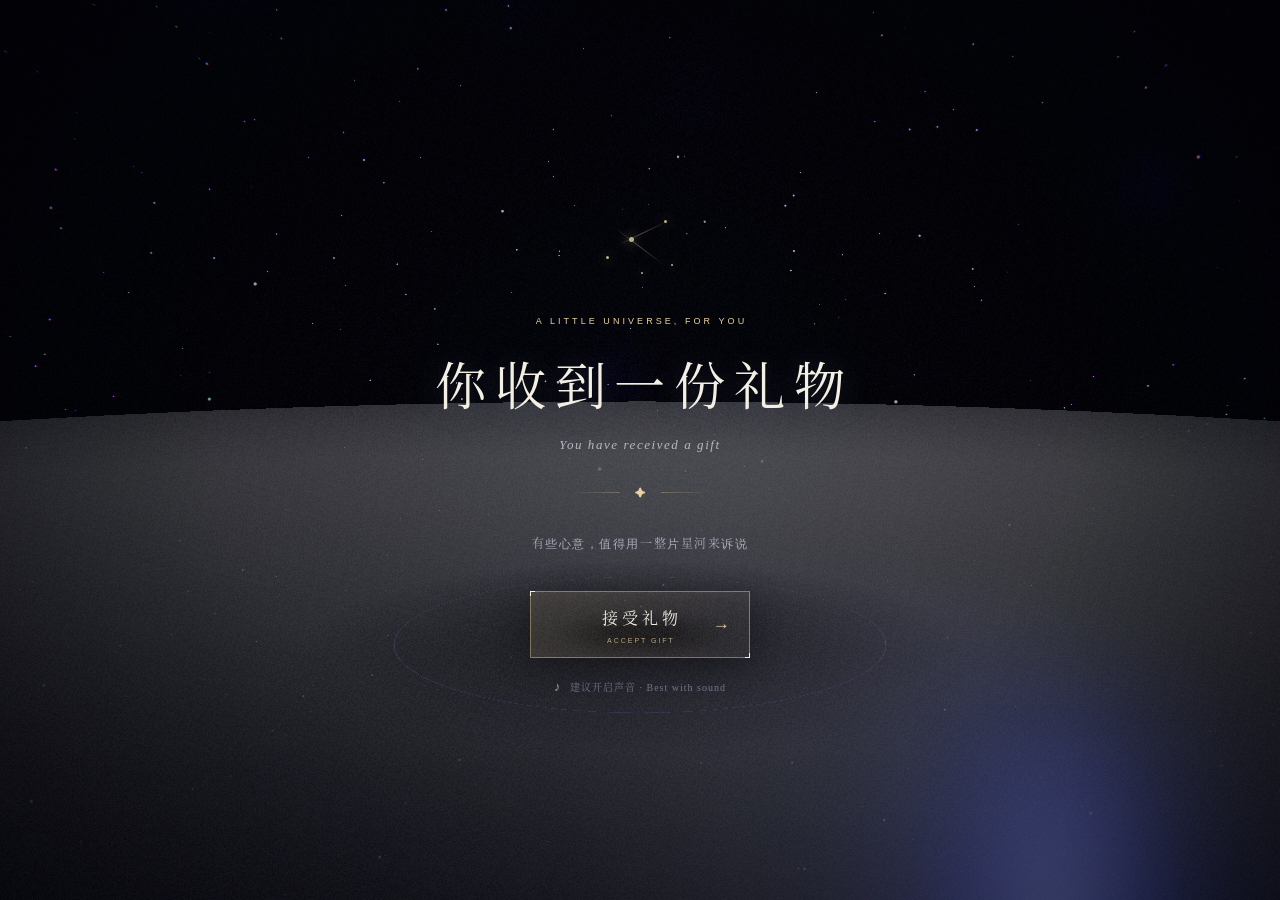
==== index.html @ 093becf5 "Create cinematic galaxy surprise gift demo" ====
<!doctype html>
<html lang="zh-CN">
<head>
  <meta charset="UTF-8" />
  <meta name="viewport" content="width=device-width, initial-scale=1, viewport-fit=cover, user-scalable=no" />
  <meta name="theme-color" content="#02030a" />
  <meta name="description" content="一份穿越星河而来的礼物。A little universe, just for you." />
  <title>予你星河 · A little universe, for you</title>
  <link rel="icon" href="data:image/svg+xml,%3Csvg xmlns='http://www.w3.org/2000/svg' viewBox='0 0 64 64'%3E%3Cpath fill='%23e5ca94' d='M32 2l6 24 24 6-24 6-6 24-6-24-24-6 24-6z'/%3E%3C/svg%3E" />
  <link rel="preload" href="./assets/serif-cjk.woff2" as="font" type="font/woff2" crossorigin />
  <link rel="stylesheet" href="./style.css" />
  <script type="importmap">{"imports":{"three":"./vendor/three/three.module.js","three/addons/":"./vendor/three/addons/"}}</script>
</head>
<body>
  <main id="experience" aria-label="星河惊喜礼物 Cinematic galaxy gift">
    <canvas id="stage" aria-label="互动三维礼物"></canvas>
    <div class="cinema-shade" aria-hidden="true"></div>
    <div id="flash" aria-hidden="true"></div>
    <section id="intro" class="screen intro">
      <div class="constellation-mark" aria-hidden="true"><i></i><i></i><i></i><i></i><i></i></div>
      <p class="eyebrow">A LITTLE UNIVERSE, FOR YOU</p>
      <h1>你收到一份礼物</h1>
      <p class="english-title">You have received a gift</p>
      <div class="hairline"><span></span><b>✦</b><span></span></div>
      <p class="intro-note">有些心意，值得用一整片星河来诉说</p>
      <button id="accept" class="primary"><span>接受礼物</span><small>ACCEPT GIFT</small><i aria-hidden="true">→</i></button>
      <p class="sound-note"><span class="sound-icon">♪</span> 建议开启声音 · Best with sound</p>
    </section>
    <section id="opening" class="screen opening hidden" aria-live="polite">
      <div class="scene-caption"><span>SOMETHING SPECIAL</span><p>为你而来</p></div>
      <div id="prompt" class="prompt hidden"><p>点击礼物</p><span>TAP THE BOX</span><i></i></div>
      <button id="gift-target" class="gift-target hidden" aria-label="点击打开礼物 Tap to open the gift"></button>
      <div id="timer" class="timer hidden" aria-label="礼物倒计时"><svg viewBox="0 0 44 44"><circle class="timer-track" cx="22" cy="22" r="19"/><circle id="timer-progress" cx="22" cy="22" r="19"/></svg><span id="timer-number">60</span></div>
    </section>
    <section id="chapter" class="chapter hidden" aria-hidden="true"><span>CHAPTER I</span><h2>星河降临</h2><p>THE GALAXY DESCENDS</p></section>
    <section id="finale" class="screen finale hidden">
      <div class="finale-star" aria-hidden="true">✦</div>
      <p class="eyebrow">A UNIVERSE OF GOOD WISHES</p>
      <p id="message" class="message"></p>
      <div class="hairline"><span></span><b>✦</b><span></span></div>
      <p id="from" class="from"></p>
      <button id="replay" class="secondary">↻&nbsp; 再感受一次 <span>REPLAY</span></button>
    </section>
    <section id="expired" class="screen expired hidden" aria-live="assertive">
      <div class="expired-star">✧</div><h2>星光暂时离开了</h2>
      <p>这份礼物已过期，请让送礼人重新发送。</p><small>This gift has faded. Ask the sender to send it again.</small>
      <button id="restart" class="secondary">重新查看 <span>REOPEN</span></button>
    </section>
    <button id="sound-toggle" class="sound-toggle hidden" aria-label="关闭声音 Mute sound" aria-pressed="false"><span>♪</span></button>
    <div id="toast" class="toast hidden" role="status"></div>
    <div id="loading" class="loading"><span></span><p>正在点亮星光</p></div>
    <div id="fallback" class="screen fallback hidden"><h1>你收到一份礼物</h1><p id="fallback-message"></p><p id="fallback-from"></p><button onclick="location.reload()" class="secondary">重试 RETRY</button></div>
  </main>
  <script type="module" src="./app.js"></script>
</body>
</html>
---- style.css ----
@font-face{font-family:StarSerif;src:url('./assets/serif-cjk.woff2') format('woff2');font-weight:400;font-display:swap}
:root{color-scheme:dark;--gold:#e9d1a1;--ivory:#f4efe4;--muted:#a4a6b7;--ink:#03040c;--safe-top:max(26px,env(safe-area-inset-top));--safe-bottom:max(26px,env(safe-area-inset-bottom))}
*{box-sizing:border-box}html,body{width:100%;height:100%;margin:0;overflow:hidden;background:var(--ink);color:var(--ivory);font-family:StarSerif,"Noto Serif CJK SC","Songti SC",Georgia,serif;-webkit-font-smoothing:antialiased}body{touch-action:manipulation;overscroll-behavior:none}button{font:inherit;color:inherit;-webkit-tap-highlight-color:transparent}button:focus-visible{outline:1px solid var(--gold);outline-offset:7px}.hidden{display:none!important}#experience{position:fixed;inset:0;width:100%;height:100%;height:100dvh;overflow:hidden;background:radial-gradient(ellipse at 50% 42%,#101024,#03040c 70%)}#stage{position:absolute;width:100%;height:100%;display:block;touch-action:none}.cinema-shade{position:absolute;inset:0;pointer-events:none;background:radial-gradient(ellipse at center,transparent 48%,rgba(0,0,8,.25) 77%,rgba(0,0,8,.65) 120%)}#flash{position:absolute;inset:0;background:#e5edff;opacity:0;pointer-events:none;mix-blend-mode:screen}.screen{position:absolute;inset:0;display:flex;align-items:center;flex-direction:column;text-align:center;padding:var(--safe-top) 24px var(--safe-bottom);pointer-events:none}.screen button{pointer-events:auto}.intro{justify-content:center;background:radial-gradient(ellipse at 50% 42%,rgba(19,21,48,.16),rgba(2,3,10,.4));animation:reveal 1.8s ease both}.eyebrow{font-family:Arial,sans-serif;letter-spacing:.34em;font-size:9px;font-weight:400;color:var(--gold);margin:30px 0 20px;padding-left:.34em}.intro h1{font-size:clamp(30px,4vw,52px);font-weight:400;letter-spacing:.17em;margin:0 0 14px;padding-left:.17em;text-shadow:0 2px 32px #b5c3ff36}.english-title{font-size:13px;letter-spacing:.12em;font-style:italic;color:#b8b8c5;margin:0}.hairline{display:flex;gap:15px;align-items:center;justify-content:center;margin:31px 0}.hairline span{width:48px;height:1px;background:linear-gradient(90deg,transparent,#b9a57970)}.hairline span:last-child{transform:scaleX(-1)}.hairline b{font-size:11px;color:var(--gold);font-weight:400}.intro-note{font-size:12px;letter-spacing:.13em;line-height:2;color:#aaabba;margin:0 0 36px}.primary{position:relative;display:flex;flex-direction:column;align-items:center;justify-content:center;width:220px;min-height:67px;border:1px solid #cbb27f88;background:linear-gradient(110deg,#d7bf8921,#ddca9b0b);box-shadow:inset 0 0 22px #c9a66408,0 6px 32px #0005;cursor:pointer;transition:background .4s,box-shadow .4s,transform .4s}.primary:before,.primary:after{content:"";position:absolute;width:4px;height:4px;border-color:var(--gold)}.primary:before{left:-1px;top:-1px;border-left:1px solid;border-top:1px solid}.primary:after{right:-1px;bottom:-1px;border-right:1px solid;border-bottom:1px solid}.primary span{font-size:16px;letter-spacing:.24em;padding-left:.24em}.primary small{font-family:Arial,sans-serif;font-size:7px;letter-spacing:.28em;margin-top:8px;color:#b8a783;padding-left:.28em}.primary i{position:absolute;right:19px;top:24px;font-family:Arial,sans-serif;font-style:normal;color:var(--gold);font-size:17px;transition:transform .4s}.primary:hover{background:#d7bf892c;box-shadow:0 0 38px #bfa56d15;transform:translateY(-2px)}.primary:hover i{transform:translateX(3px)}.sound-note{font-size:10px;letter-spacing:.1em;color:#73778c;margin:21px 0 0}.sound-icon{font-family:Arial,sans-serif;font-size:13px;margin-right:5px;color:#a6a0a0}.constellation-mark{width:94px;height:80px;position:relative;opacity:.8}.constellation-mark:before,.constellation-mark:after{content:"";position:absolute;left:21px;top:27px;width:56px;height:1px;background:linear-gradient(90deg,transparent,#d2c09270,transparent);transform:rotate(-26deg)}.constellation-mark:after{transform:rotate(37deg);top:40px;left:16px;width:61px}.constellation-mark i{position:absolute;width:3px;height:3px;border-radius:50%;background:#eddbac;box-shadow:0 0 12px #f5dbab}.constellation-mark i:nth-child(1){left:13px;top:50px}.constellation-mark i:nth-child(2){left:36px;top:31px;width:5px;height:5px}.constellation-mark i:nth-child(3){left:71px;top:14px}.constellation-mark i:nth-child(4){left:78px;top:58px;width:2px;height:2px}.constellation-mark i:nth-child(5){left:48px;top:66px;width:2px;height:2px}.opening{justify-content:flex-end}.scene-caption{position:absolute;top:var(--safe-top);left:0;right:0;animation:reveal 2s ease both}.scene-caption span{font:8px Arial,sans-serif;letter-spacing:.32em;color:#c3b18f}.scene-caption p{font-size:13px;letter-spacing:.4em;color:#9e9eb0;padding-left:.4em}.prompt{position:absolute;bottom:calc(var(--safe-bottom) + 37px);left:0;right:0;text-align:center;animation:reveal 1.2s ease both;pointer-events:none}.prompt p{font-size:19px;letter-spacing:.25em;margin:0 0 8px;padding-left:.25em;text-shadow:0 1px 15px #000}.prompt span{font:8px Arial,sans-serif;letter-spacing:.3em;color:#bfb8aa;padding-left:.3em}.prompt i{display:block;margin:20px auto 0;width:1px;height:25px;background:linear-gradient(#e9d1a180,transparent);animation:breath 2s infinite}.gift-target{position:absolute;left:50%;top:49%;width:min(48vw,340px);height:min(55vw,380px);transform:translate(-50%,-50%);background:transparent;border:0;cursor:pointer}.timer{position:absolute;right:24px;bottom:var(--safe-bottom);width:35px;height:35px;opacity:.65}.timer svg{width:100%;height:100%;transform:rotate(-90deg)}.timer circle{fill:none;stroke:#d9c69c;stroke-width:1;stroke-dasharray:119.38;stroke-dashoffset:0}.timer .timer-track{stroke:#ffffff15}.timer span{position:absolute;inset:0;display:grid;place-items:center;font:8px Arial,sans-serif;color:#d6cbb7}.chapter{position:absolute;top:16%;left:0;right:0;text-align:center;pointer-events:none;animation:chapter 5s ease both}.chapter span{font:8px Arial,sans-serif;letter-spacing:.45em;color:#c2b18b}.chapter h2{font-weight:400;font-size:clamp(25px,4vw,43px);letter-spacing:.32em;padding-left:.32em;margin:18px 0 13px;text-shadow:0 0 25px #98a9ff40}.chapter p{font:8px Arial,sans-serif;letter-spacing:.3em;color:#979bb8}.finale{justify-content:flex-end;background:linear-gradient(transparent 52%,#03040b70 76%,#03040bbd);padding-bottom:calc(var(--safe-bottom) + 10px);animation:reveal 2.8s ease both}.finale-star{font-size:24px;color:var(--gold);text-shadow:0 0 23px #ffe0a8;margin-bottom:15px}.finale .eyebrow{margin:0 0 20px;font-size:8px}.message{white-space:pre-line;font-size:clamp(17px,2.1vw,25px);font-weight:400;letter-spacing:.09em;line-height:1.9;max-width:750px;margin:0;text-shadow:0 2px 16px #02030b}.finale .hairline{margin:20px 0 15px}.from{font-size:12px;color:#c4bda9;letter-spacing:.15em;margin:0 0 25px}.secondary{border:1px solid #cdb88740;background:#06071455;padding:13px 24px;font-size:11px;letter-spacing:.12em;cursor:pointer;transition:background .3s,border-color .3s;backdrop-filter:blur(6px)}.secondary span{font:7px Arial,sans-serif;letter-spacing:.2em;color:#aaa38f;margin-left:9px}.secondary:hover{background:#cdb88713;border-color:#cdb88790}.sound-toggle{position:absolute;right:20px;top:var(--safe-top);width:32px;height:32px;border:1px solid #c9bc9c30;border-radius:50%;background:#05061140;color:#b7ad99;cursor:pointer;z-index:5}.sound-toggle span{font:14px Arial,sans-serif}.sound-toggle[aria-pressed="true"]{opacity:.4}.sound-toggle[aria-pressed="true"] span{text-decoration:line-through}.expired{justify-content:center;background:#03040cc9;backdrop-filter:blur(10px)}.expired-star{font-size:44px;color:#b8a887;margin-bottom:25px}.expired h2{font-weight:400;letter-spacing:.2em;font-size:25px}.expired p{font-size:13px;color:#b4b0aa;letter-spacing:.08em}.expired small{font:10px Arial,sans-serif;color:#797c8e;margin:10px 0 35px}.toast{position:absolute;left:50%;bottom:30px;transform:translateX(-50%);padding:12px 18px;background:#0c0d1ae8;border:1px solid #baa47740;font-size:11px;white-space:nowrap}.loading{position:absolute;inset:0;background:#03040c;display:flex;align-items:center;justify-content:center;flex-direction:column;z-index:20;transition:opacity .7s}.loading span{width:25px;height:25px;border:1px solid #d9c19220;border-top-color:#d9c192;transform:rotate(45deg);animation:turn 3s linear infinite}.loading p{font-size:11px;letter-spacing:.3em;color:#9f9684;margin-top:27px}.fallback{justify-content:center;background:#040510;z-index:30}.fallback h1{font-weight:400}.fallback p{max-width:550px;line-height:2}.fallback #fallback-from{color:var(--gold)}
@keyframes reveal{from{opacity:0;transform:translateY(8px)}to{opacity:1;transform:translateY(0)}}@keyframes breath{50%{opacity:.25;transform:translateY(5px)}}@keyframes turn{to{transform:rotate(405deg)}}@keyframes chapter{0%{opacity:0;transform:translateY(12px)}15%,65%{opacity:1;transform:translateY(0)}100%{opacity:0;transform:translateY(-8px)}}
@media(max-width:600px){.intro{padding-left:26px;padding-right:26px}.constellation-mark{transform:scale(.85);margin-bottom:5px}.intro .eyebrow{font-size:8px;margin:23px 0 22px}.intro h1{font-size:30px;letter-spacing:.12em;padding-left:.12em}.english-title{font-size:12px}.intro-note{font-size:11px;letter-spacing:.06em;margin-bottom:31px}.primary{width:210px}.sound-note{font-size:9px}.scene-caption{top:calc(var(--safe-top) + 10px)}.gift-target{width:72vw;height:82vw;top:48%}.timer{right:17px;bottom:calc(var(--safe-bottom) + 1px)}.chapter{top:13%}.finale{padding-left:25px;padding-right:25px;padding-bottom:calc(var(--safe-bottom) + 8px)}.finale-star{font-size:19px;margin-bottom:13px}.message{font-size:17px;line-height:1.9;letter-spacing:.04em}.finale .eyebrow{font-size:7px;letter-spacing:.25em}.from{font-size:11px;margin-bottom:20px}.finale .hairline{margin:16px 0 14px}.secondary{font-size:10px;padding:12px 19px}.sound-toggle{right:14px}.expired p{font-size:12px}.expired small{max-width:290px;line-height:1.8}}
@media(max-height:650px) and (orientation:landscape){.constellation-mark{display:none}.intro .eyebrow{margin-top:0}.intro .hairline{margin:18px 0}.intro-note{margin-bottom:20px}.finale-star{display:none}.finale .eyebrow{margin-bottom:9px}.finale .hairline{margin:10px 0}.from{margin-bottom:12px}.message{font-size:17px;line-height:1.5}.chapter{top:10%}}
@media(prefers-reduced-motion:reduce){.primary,.primary i{transition:none}.loading span{animation-duration:8s}}
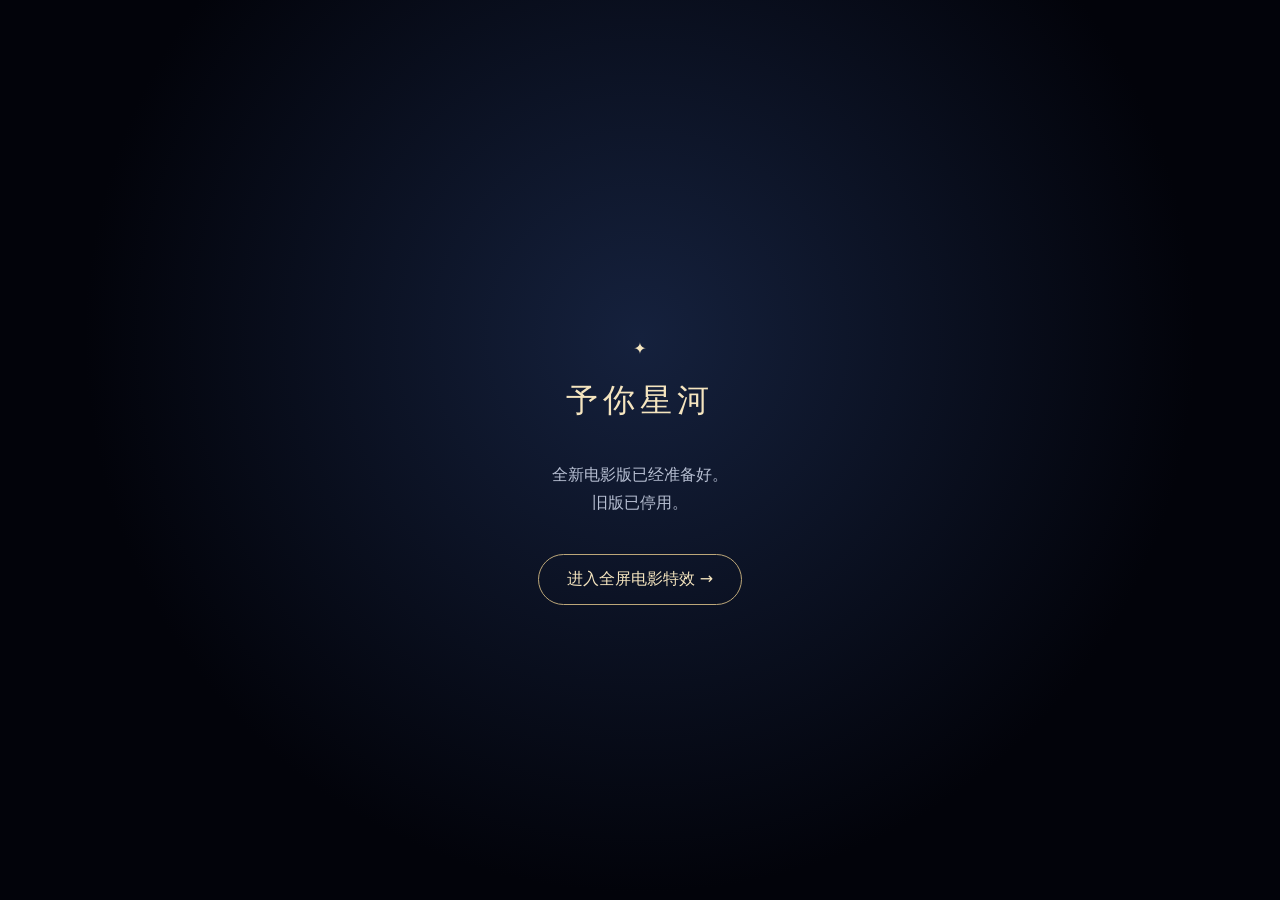
==== commit 72a4c3af: "Add one-minute full-screen cinematic gift" ====
--- a/index.html
+++ b/index.html
@@ -7,50 +7,17 @@
   <meta name="description" content="一份穿越星河而来的礼物。A little universe, just for you." />
   <title>予你星河 · A little universe, for you</title>
   <link rel="icon" href="data:image/svg+xml,%3Csvg xmlns='http://www.w3.org/2000/svg' viewBox='0 0 64 64'%3E%3Cpath fill='%23e5ca94' d='M32 2l6 24 24 6-24 6-6 24-6-24-24-6 24-6z'/%3E%3C/svg%3E" />
-  <link rel="preload" href="./assets/serif-cjk.woff2" as="font" type="font/woff2" crossorigin />
-  <link rel="stylesheet" href="./style.css" />
-  <script type="importmap">{"imports":{"three":"./vendor/three/three.module.js","three/addons/":"./vendor/three/addons/"}}</script>
+  <style>
+    .legacy-redirect{position:fixed;inset:0;min-height:100dvh;display:grid;place-content:center;text-align:center;padding:32px;background:radial-gradient(circle at 50% 35%,#15213d,#02030a 62%);color:#f5e5bf;font-family:system-ui,sans-serif}
+    .legacy-redirect h1{font-family:serif;font-weight:400;letter-spacing:.15em}.legacy-redirect a{display:inline-block;margin:20px auto;padding:14px 28px;border:1px solid #bca779;border-radius:99px;color:#f5e5bf;text-decoration:none}.legacy-redirect p{color:#b7bfd2;line-height:1.8}
+  </style>
 </head>
 <body>
-  <main id="experience" aria-label="星河惊喜礼物 Cinematic galaxy gift">
-    <canvas id="stage" aria-label="互动三维礼物"></canvas>
-    <div class="cinema-shade" aria-hidden="true"></div>
-    <div id="flash" aria-hidden="true"></div>
-    <section id="intro" class="screen intro">
-      <div class="constellation-mark" aria-hidden="true"><i></i><i></i><i></i><i></i><i></i></div>
-      <p class="eyebrow">A LITTLE UNIVERSE, FOR YOU</p>
-      <h1>你收到一份礼物</h1>
-      <p class="english-title">You have received a gift</p>
-      <div class="hairline"><span></span><b>✦</b><span></span></div>
-      <p class="intro-note">有些心意，值得用一整片星河来诉说</p>
-      <button id="accept" class="primary"><span>接受礼物</span><small>ACCEPT GIFT</small><i aria-hidden="true">→</i></button>
-      <p class="sound-note"><span class="sound-icon">♪</span> 建议开启声音 · Best with sound</p>
-    </section>
-    <section id="opening" class="screen opening hidden" aria-live="polite">
-      <div class="scene-caption"><span>SOMETHING SPECIAL</span><p>为你而来</p></div>
-      <div id="prompt" class="prompt hidden"><p>点击礼物</p><span>TAP THE BOX</span><i></i></div>
-      <button id="gift-target" class="gift-target hidden" aria-label="点击打开礼物 Tap to open the gift"></button>
-      <div id="timer" class="timer hidden" aria-label="礼物倒计时"><svg viewBox="0 0 44 44"><circle class="timer-track" cx="22" cy="22" r="19"/><circle id="timer-progress" cx="22" cy="22" r="19"/></svg><span id="timer-number">60</span></div>
-    </section>
-    <section id="chapter" class="chapter hidden" aria-hidden="true"><span>CHAPTER I</span><h2>星河降临</h2><p>THE GALAXY DESCENDS</p></section>
-    <section id="finale" class="screen finale hidden">
-      <div class="finale-star" aria-hidden="true">✦</div>
-      <p class="eyebrow">A UNIVERSE OF GOOD WISHES</p>
-      <p id="message" class="message"></p>
-      <div class="hairline"><span></span><b>✦</b><span></span></div>
-      <p id="from" class="from"></p>
-      <button id="replay" class="secondary">↻&nbsp; 再感受一次 <span>REPLAY</span></button>
-    </section>
-    <section id="expired" class="screen expired hidden" aria-live="assertive">
-      <div class="expired-star">✧</div><h2>星光暂时离开了</h2>
-      <p>这份礼物已过期，请让送礼人重新发送。</p><small>This gift has faded. Ask the sender to send it again.</small>
-      <button id="restart" class="secondary">重新查看 <span>REOPEN</span></button>
-    </section>
-    <button id="sound-toggle" class="sound-toggle hidden" aria-label="关闭声音 Mute sound" aria-pressed="false"><span>♪</span></button>
-    <div id="toast" class="toast hidden" role="status"></div>
-    <div id="loading" class="loading"><span></span><p>正在点亮星光</p></div>
-    <div id="fallback" class="screen fallback hidden"><h1>你收到一份礼物</h1><p id="fallback-message"></p><p id="fallback-from"></p><button onclick="location.reload()" class="secondary">重试 RETRY</button></div>
+  <main class="legacy-redirect">
+    <div aria-hidden="true">✦</div>
+    <h1>予你星河</h1>
+    <p>全新电影版已经准备好。<br>旧版已停用。</p>
+    <a href="./cinema/">进入全屏电影特效 →</a>
   </main>
-  <script type="module" src="./app.js"></script>
 </body>
 </html>
